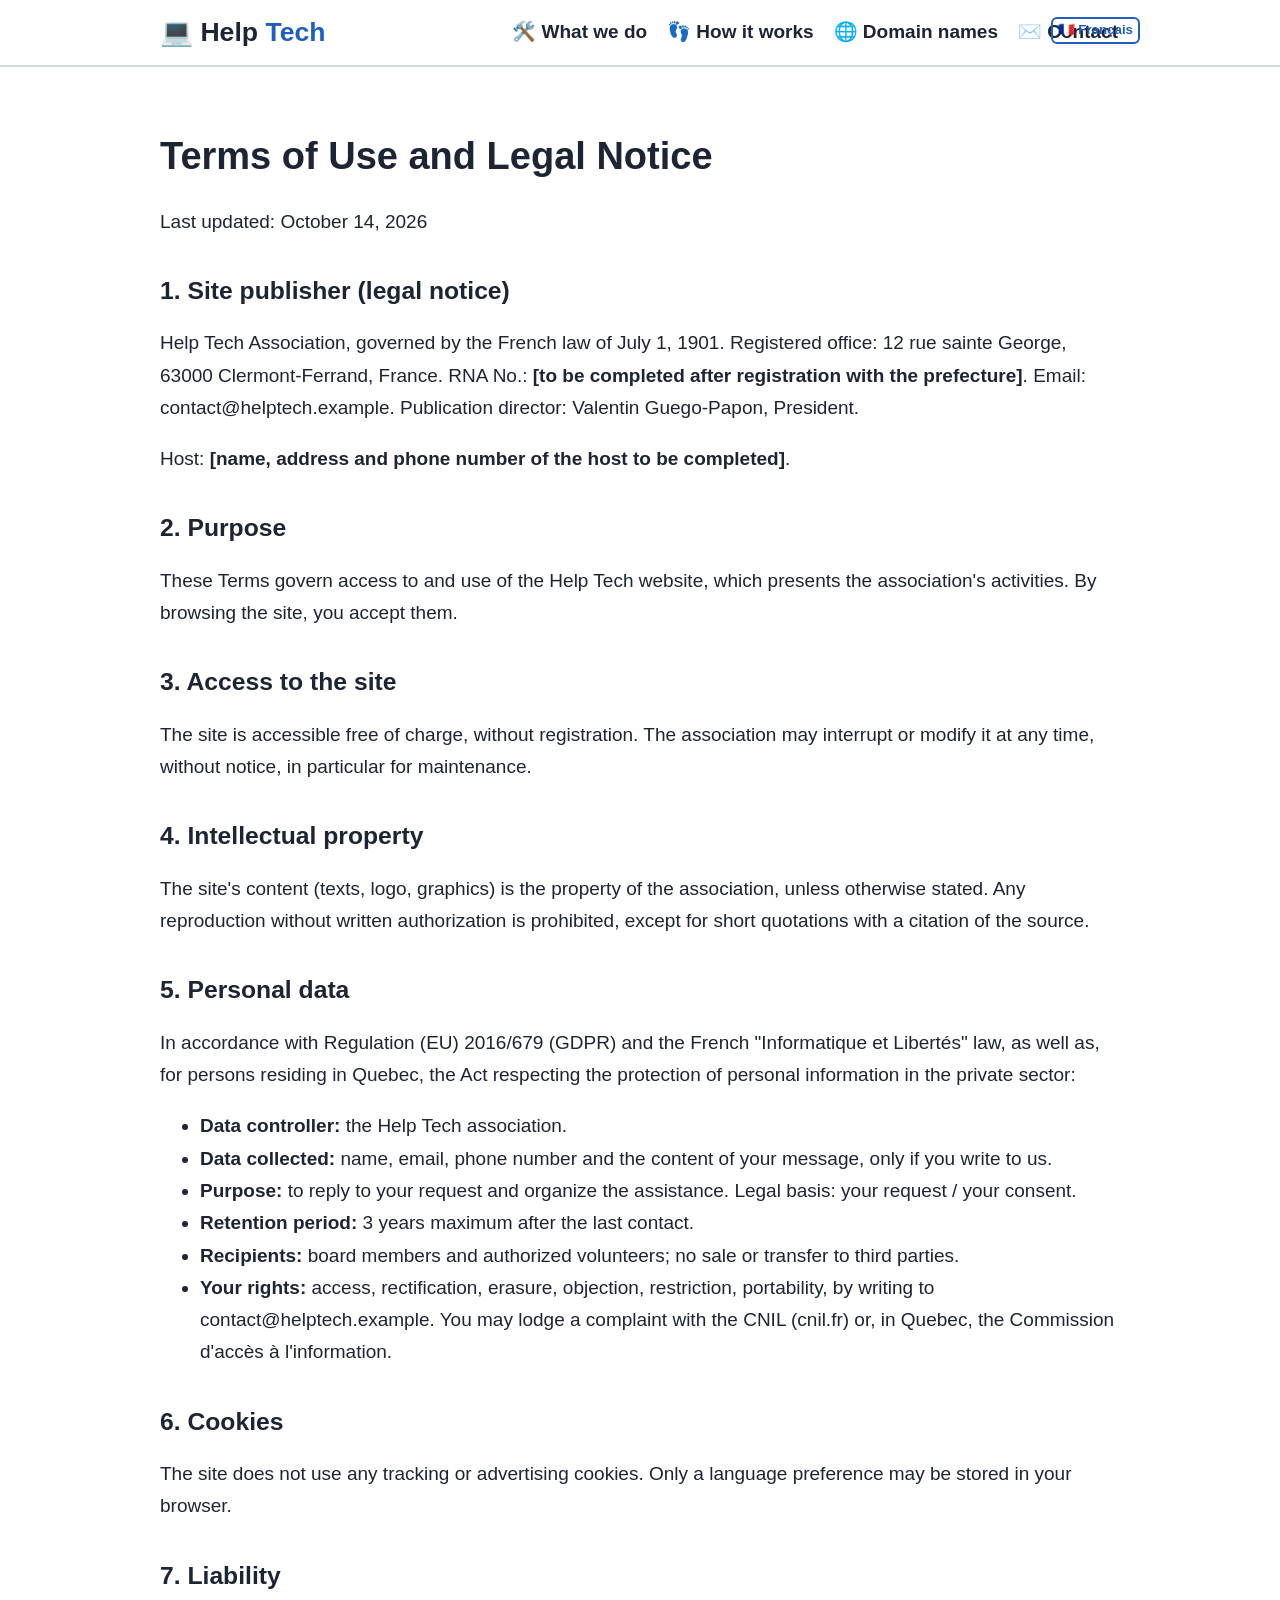
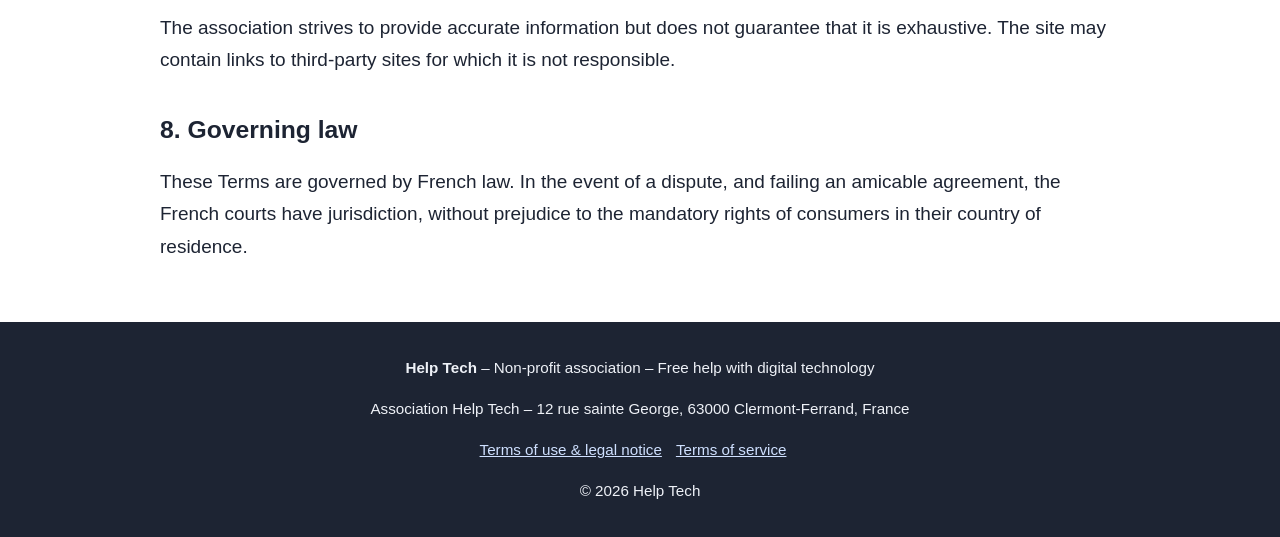
==== cgu-en.html @ 70d0866f "Initial commit" ====
<!doctype html>
<html lang="en">
  <head>
    <meta charset="utf-8" />
    <meta name="viewport" content="width=device-width,initial-scale=1" />
    <title>Terms of Use and Legal Notice – Help Tech</title>
    <link rel="stylesheet" href="style.css" />
  </head>
  <body>
    <main class="doc">
      <div class="w">
        <h1>Terms of Use and Legal Notice</h1>
        <p>Last updated: October 14, 2026</p>
        <h2>1. Site publisher (legal notice)</h2>
        <p>
          Help Tech Association, governed by the French law of July 1, 1901.
          Registered office: 12 rue sainte George, 63000 Clermont-Ferrand,
          France. RNA No.:
          <strong
            >[to be completed after registration with the prefecture]</strong
          >. Email: contact@helptech.example. Publication director: Valentin
          Guego-Papon, President.
        </p>
        <p>
          Host:
          <strong
            >[name, address and phone number of the host to be
            completed]</strong
          >.
        </p>
        <h2>2. Purpose</h2>
        <p>
          These Terms govern access to and use of the Help Tech website, which
          presents the association's activities. By browsing the site, you
          accept them.
        </p>
        <h2>3. Access to the site</h2>
        <p>
          The site is accessible free of charge, without registration. The
          association may interrupt or modify it at any time, without notice, in
          particular for maintenance.
        </p>
        <h2>4. Intellectual property</h2>
        <p>
          The site's content (texts, logo, graphics) is the property of the
          association, unless otherwise stated. Any reproduction without written
          authorization is prohibited, except for short quotations with a
          citation of the source.
        </p>
        <h2 id="donnees">5. Personal data</h2>
        <p>
          In accordance with Regulation (EU) 2016/679 (GDPR) and the French
          "Informatique et Libertés" law, as well as, for persons residing in
          Quebec, the Act respecting the protection of personal information in
          the private sector:
        </p>
        <ul>
          <li><strong>Data controller:</strong> the Help Tech association.</li>
          <li>
            <strong>Data collected:</strong> name, email, phone number and the
            content of your message, only if you write to us.
          </li>
          <li>
            <strong>Purpose:</strong> to reply to your request and organize the
            assistance. Legal basis: your request / your consent.
          </li>
          <li>
            <strong>Retention period:</strong> 3 years maximum after the last
            contact.
          </li>
          <li>
            <strong>Recipients:</strong> board members and authorized
            volunteers; no sale or transfer to third parties.
          </li>
          <li>
            <strong>Your rights:</strong> access, rectification, erasure,
            objection, restriction, portability, by writing to
            contact@helptech.example. You may lodge a complaint with the CNIL
            (cnil.fr) or, in Quebec, the Commission d'accès à l'information.
          </li>
        </ul>
        <h2>6. Cookies</h2>
        <p>
          The site does not use any tracking or advertising cookies. Only a
          language preference may be stored in your browser.
        </p>
        <h2>7. Liability</h2>
        <p>
          The association strives to provide accurate information but does not
          guarantee that it is exhaustive. The site may contain links to
          third-party sites for which it is not responsible.
        </p>
        <h2>8. Governing law</h2>
        <p>
          These Terms are governed by French law. In the event of a dispute, and
          failing an amicable agreement, the French courts have jurisdiction,
          without prejudice to the mandatory rights of consumers in their
          country of residence.
        </p>
      </div>
    </main>
    <script src="script.js"></script>
  </body>
</html>
---- style.css ----
:root {
  --bg: #fff;
  --fg: #1d2433;
  --mut: #51596b;
  --pri: #1f5fbf;
  --pri2: #e8f0fc;
  --acc: #f2a900;
  --card: #f6f8fb;
  --bd: #d5dbe6;
}
@media (prefers-color-scheme: dark) {
  :root {
    --bg: #12161f;
    --fg: #eef1f7;
    --mut: #b3bccd;
    --pri: #7fb0ff;
    --pri2: #1c2740;
    --card: #1a2030;
    --bd: #2d3650;
  }
}
* {
  box-sizing: border-box;
}
html {
  scroll-behavior: smooth;
  font-size: 19px;
}
body {
  margin: 0;
  font-family: Verdana, Arial, sans-serif;
  line-height: 1.7;
  background: var(--bg);
  color: var(--fg);
}
.w {
  max-width: 1000px;
  margin: auto;
  padding: 0 20px;
}
a {
  color: var(--pri);
}
h1,
h2,
h3 {
  line-height: 1.25;
}
h2 {
  font-size: 1.7rem;
  margin-top: 0;
}
header {
  background: var(--bg);
  border-bottom: 2px solid var(--bd);
  position: sticky;
  top: 0;
  z-index: 5;
}
header .w {
  position: relative;
  display: flex;
  flex-wrap: wrap;
  align-items: center;
  gap: 10px 20px;
  padding-top: 10px;
  padding-bottom: 10px;
}
.logo {
  font-weight: 700;
  font-size: 1.4rem;
  text-decoration: none;
  color: var(--fg);
  margin-right: auto;
}
.logo span {
  color: var(--pri);
}
nav {
  display: flex;
  flex-wrap: wrap;
  gap: 6px 16px;
}
nav a {
  color: var(--fg);
  text-decoration: none;
  font-weight: 700;
  padding: 4px 2px;
}
nav a:hover {
  color: var(--pri);
  text-decoration: underline;
}
.lang {
  position: absolute;
  top: 17px;
  right: 0px;
  border: 2px solid var(--pri);
  border-radius: 6px;
  padding: 0 5px;
  font-size: 0.7rem;
  font-weight: 700;
  text-decoration: none;
  white-space: nowrap;
}
.btn {
  display: inline-block;
  background: var(--pri);
  color: #fff;
  padding: 14px 26px;
  border-radius: 10px;
  font-weight: 700;
  text-decoration: none;
  font-size: 1.05rem;
}
[data-theme] .btn,
.btn:hover {
  filter: brightness(1.1);
}
.btn.alt {
  background: transparent;
  color: var(--pri);
  border: 2px solid var(--pri);
}
.hero {
  background: var(--pri2);
  padding: 60px 0;
}
.hero h1 {
  font-size: 2.3rem;
  margin: 0 0 12px;
}
.hero p {
  max-width: 640px;
  font-size: 1.15rem;
}
section {
  padding: 48px 0;
}
section.alt {
  background: var(--card);
}
.grid {
  display: grid;
  grid-template-columns: repeat(auto-fit, minmax(280px, 1fr));
  gap: 20px;
}
.card {
  background: var(--bg);
  border: 2px solid var(--bd);
  border-radius: 14px;
  padding: 22px;
}
.card h3 {
  margin-top: 0;
}
.tag {
  display: inline-block;
  background: var(--acc);
  color: #222;
  font-weight: 700;
  border-radius: 20px;
  padding: 2px 12px;
  font-size: 0.85rem;
}
ol.steps {
  counter-reset: s;
  list-style: none;
  padding: 0;
}
ol.steps li {
  counter-increment: s;
  position: relative;
  padding: 8px 0 8px 56px;
  margin-bottom: 10px;
}
ol.steps li:before {
  content: counter(s);
  position: absolute;
  left: 0;
  top: 6px;
  width: 40px;
  height: 40px;
  border-radius: 50%;
  background: var(--pri);
  color: #fff;
  font-weight: 700;
  display: grid;
  place-items: center;
}
details {
  border: 2px solid var(--bd);
  border-radius: 10px;
  padding: 12px 16px;
  margin-bottom: 10px;
  background: var(--bg);
}
summary {
  cursor: pointer;
  font-weight: 700;
}
footer {
  background: #1d2433;
  color: #eef1f7;
  padding: 18px 0;
  font-size: 0.8rem;
  text-align: center;
}
footer a {
  color: #cfe0ff;
  margin-right: 14px;
}
.doc {
  padding: 40px 0;
}
.doc h2 {
  margin-top: 2rem;
  font-size: 1.3rem;
}
.note {
  background: var(--pri2);
  border-left: 6px solid var(--acc);
  padding: 12px 16px;
  border-radius: 6px;
}
a:focus,
button:focus,
summary:focus {
  outline: 3px solid var(--acc);
  outline-offset: 2px;
}
.lang:focus:not(:focus-visible) {
  outline: none;
}
@media (max-width: 600px) {
  html {
    font-size: 17px;
  }
  .hero h1 {
    font-size: 1.8rem;
  }
}
.hero .w {
  display: grid;
  grid-template-columns: 1.2fr 0.8fr;
  gap: 30px;
  align-items: center;
}
.hero svg {
  width: 100%;
  height: auto;
}
@media (max-width: 760px) {
  .hero .w {
    grid-template-columns: 1fr;
  }
}
.ico {
  font-size: 3rem;
  line-height: 1;
  display: block;
  margin-bottom: 6px;
}
.card {
  transition: transform 0.2s;
}
.card:hover {
  transform: translateY(-4px);
}
.big {
  font-size: 1.2rem;
}
.small-asterisk {
  font-size: 0.8em;
}
.center {
  text-align: center;
}
.pill {
  display: inline-block;
  background: var(--pri2);
  border-radius: 30px;
  padding: 6px 16px;
  margin: 4px 4px 4px 0;
  font-weight: 700;
}
.bubble {
  background: var(--pri2);
  border-radius: 20px 20px 20px 4px;
  padding: 14px 18px;
  display: inline-block;
  margin: 6px 0;
}
.bubble .center {
  display: block;
}
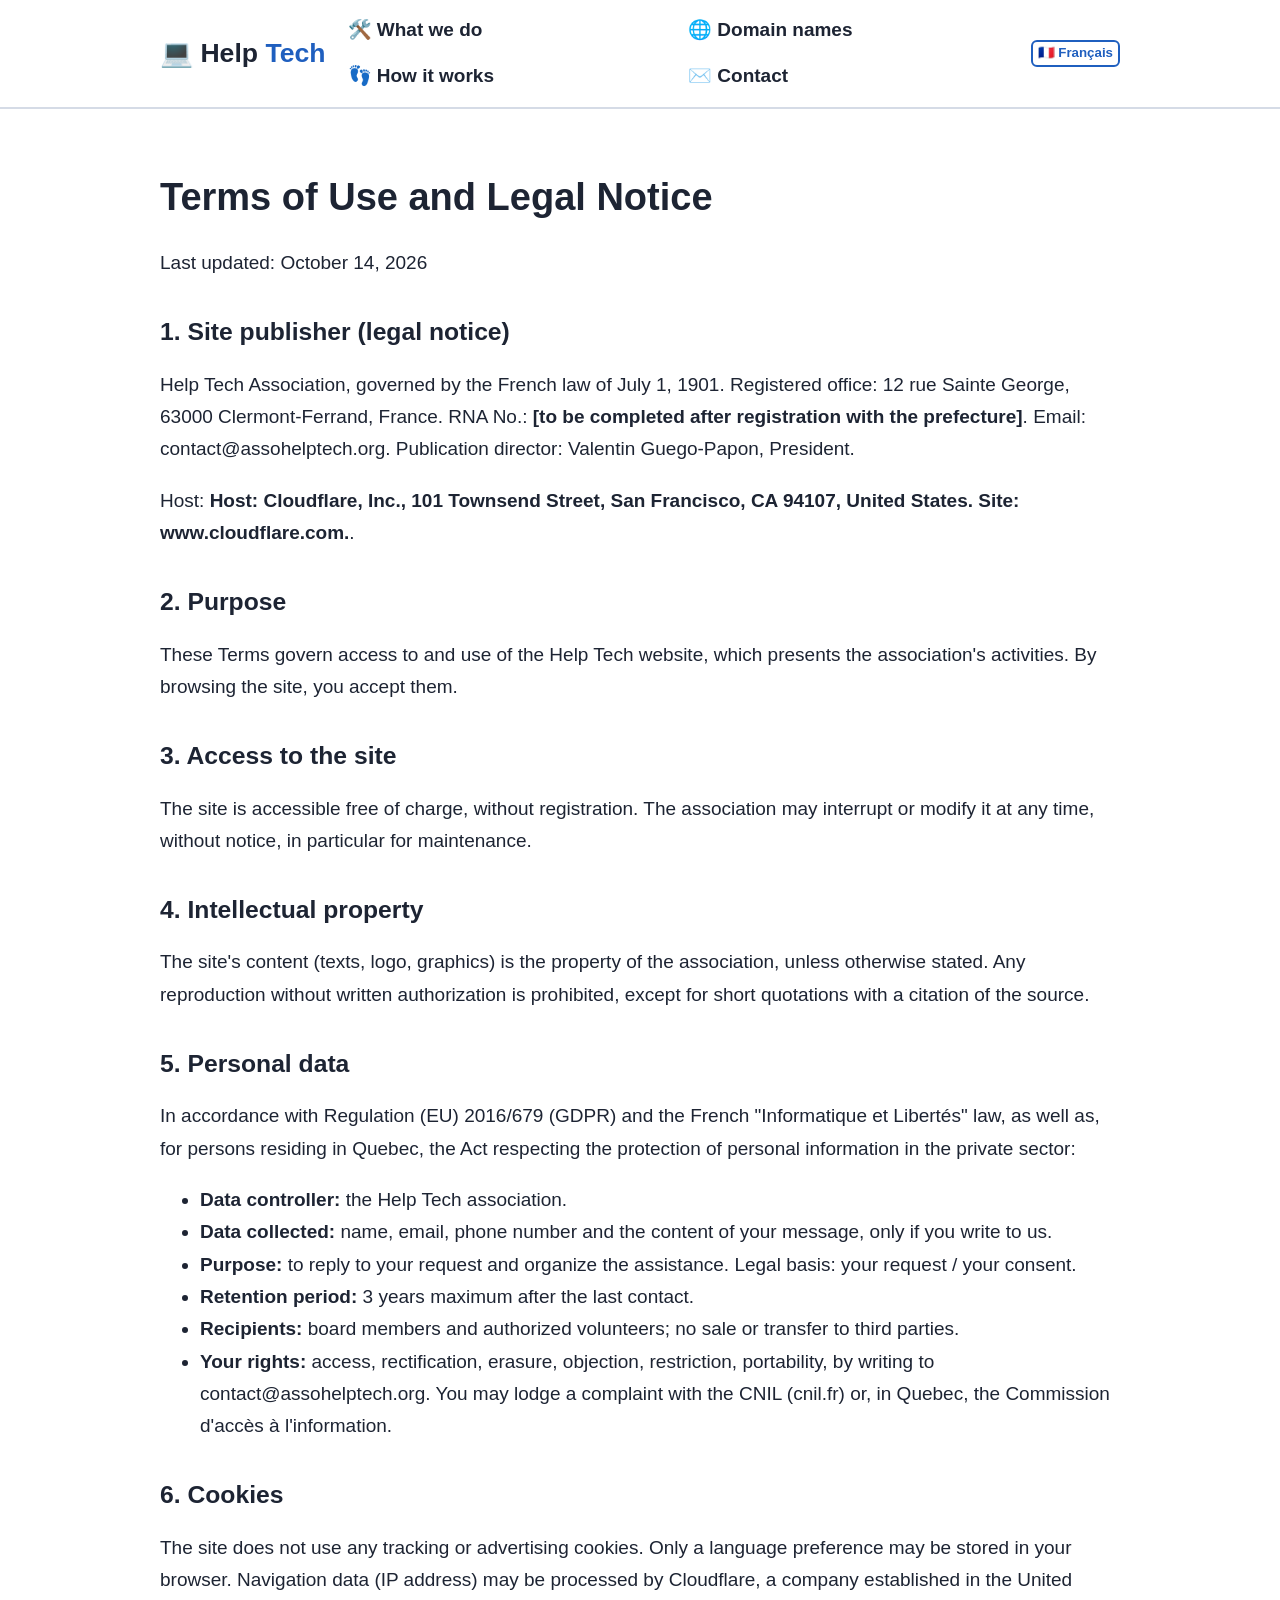
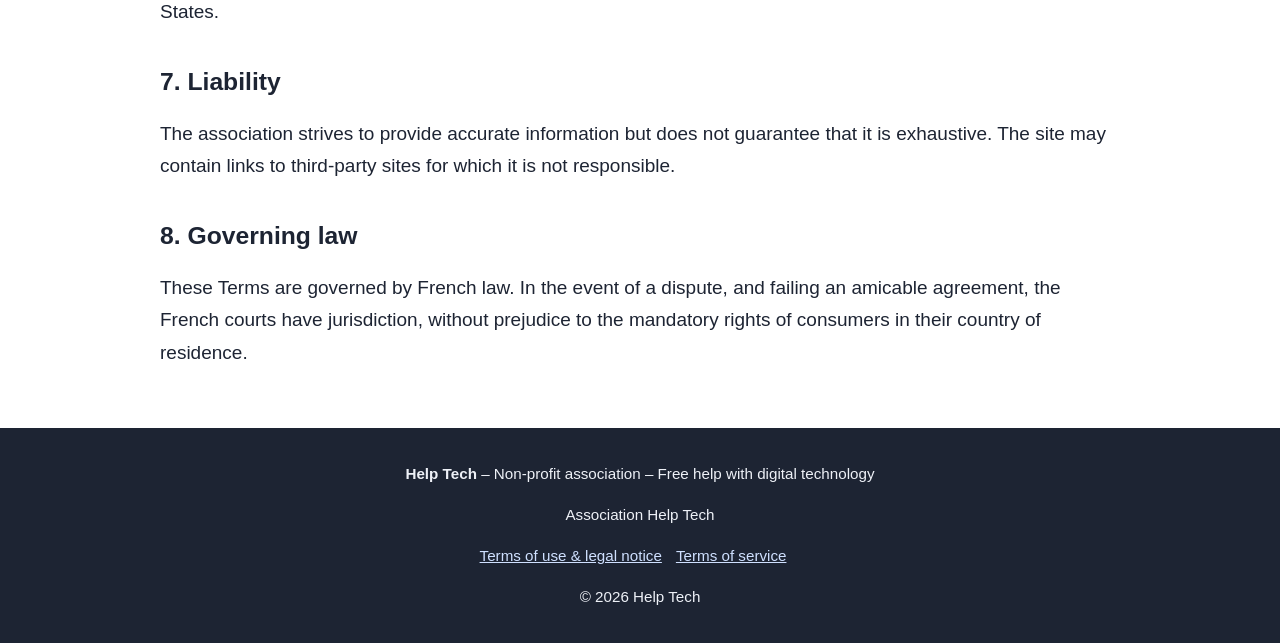
==== commit f3634b87: "mailto" ====
--- a/cgu-en.html
+++ b/cgu-en.html
@@ -14,18 +14,18 @@
         <h2>1. Site publisher (legal notice)</h2>
         <p>
           Help Tech Association, governed by the French law of July 1, 1901.
-          Registered office: 12 rue sainte George, 63000 Clermont-Ferrand,
+          Registered office: 12 rue Sainte George, 63000 Clermont-Ferrand,
           France. RNA No.:
           <strong
             >[to be completed after registration with the prefecture]</strong
-          >. Email: contact@helptech.example. Publication director: Valentin
+          >. Email: contact@assohelptech.org. Publication director: Valentin
           Guego-Papon, President.
         </p>
         <p>
           Host:
           <strong
-            >[name, address and phone number of the host to be
-            completed]</strong
+            >Host: Cloudflare, Inc., 101 Townsend Street, San Francisco, CA
+            94107, United States. Site: www.cloudflare.com.</strong
           >.
         </p>
         <h2>2. Purpose</h2>
@@ -75,14 +75,16 @@
           <li>
             <strong>Your rights:</strong> access, rectification, erasure,
             objection, restriction, portability, by writing to
-            contact@helptech.example. You may lodge a complaint with the CNIL
+            contact@assohelptech.org. You may lodge a complaint with the CNIL
             (cnil.fr) or, in Quebec, the Commission d'accès à l'information.
           </li>
         </ul>
         <h2>6. Cookies</h2>
         <p>
           The site does not use any tracking or advertising cookies. Only a
-          language preference may be stored in your browser.
+          language preference may be stored in your browser. Navigation data (IP
+          address) may be processed by Cloudflare, a company established in the
+          United States.
         </p>
         <h2>7. Liability</h2>
         <p>
--- a/style.css
+++ b/style.css
@@ -58,9 +58,8 @@
   z-index: 5;
 }
 header .w {
-  position: relative;
-  display: flex;
-  flex-wrap: wrap;
+  display: grid;
+  grid-template-columns: auto minmax(0, 1fr) auto;
   align-items: center;
   gap: 10px 20px;
   padding-top: 10px;
@@ -71,14 +70,17 @@
   font-size: 1.4rem;
   text-decoration: none;
   color: var(--fg);
-  margin-right: auto;
 }
 .logo span {
   color: var(--pri);
 }
 nav {
-  display: flex;
-  flex-wrap: wrap;
+  grid-column: 2;
+  display: grid;
+  grid-auto-flow: column;
+  grid-template-columns: repeat(2, minmax(0, 1fr));
+  grid-template-rows: repeat(2, auto);
+  align-items: center;
   gap: 6px 16px;
 }
 nav a {
@@ -92,9 +94,8 @@
   text-decoration: underline;
 }
 .lang {
-  position: absolute;
-  top: 17px;
-  right: 0px;
+  grid-column: 3;
+  justify-self: end;
   border: 2px solid var(--pri);
   border-radius: 6px;
   padding: 0 5px;
@@ -102,6 +103,19 @@
   font-weight: 700;
   text-decoration: none;
   white-space: nowrap;
+}
+@media (max-width: 760px) {
+  header .w {
+    grid-template-columns: minmax(0, 1fr) auto;
+  }
+  nav {
+    grid-column: 1 / -1;
+    grid-row: 2;
+  }
+  .lang {
+    grid-column: 2;
+    grid-row: 1;
+  }
 }
 .btn {
   display: inline-block;
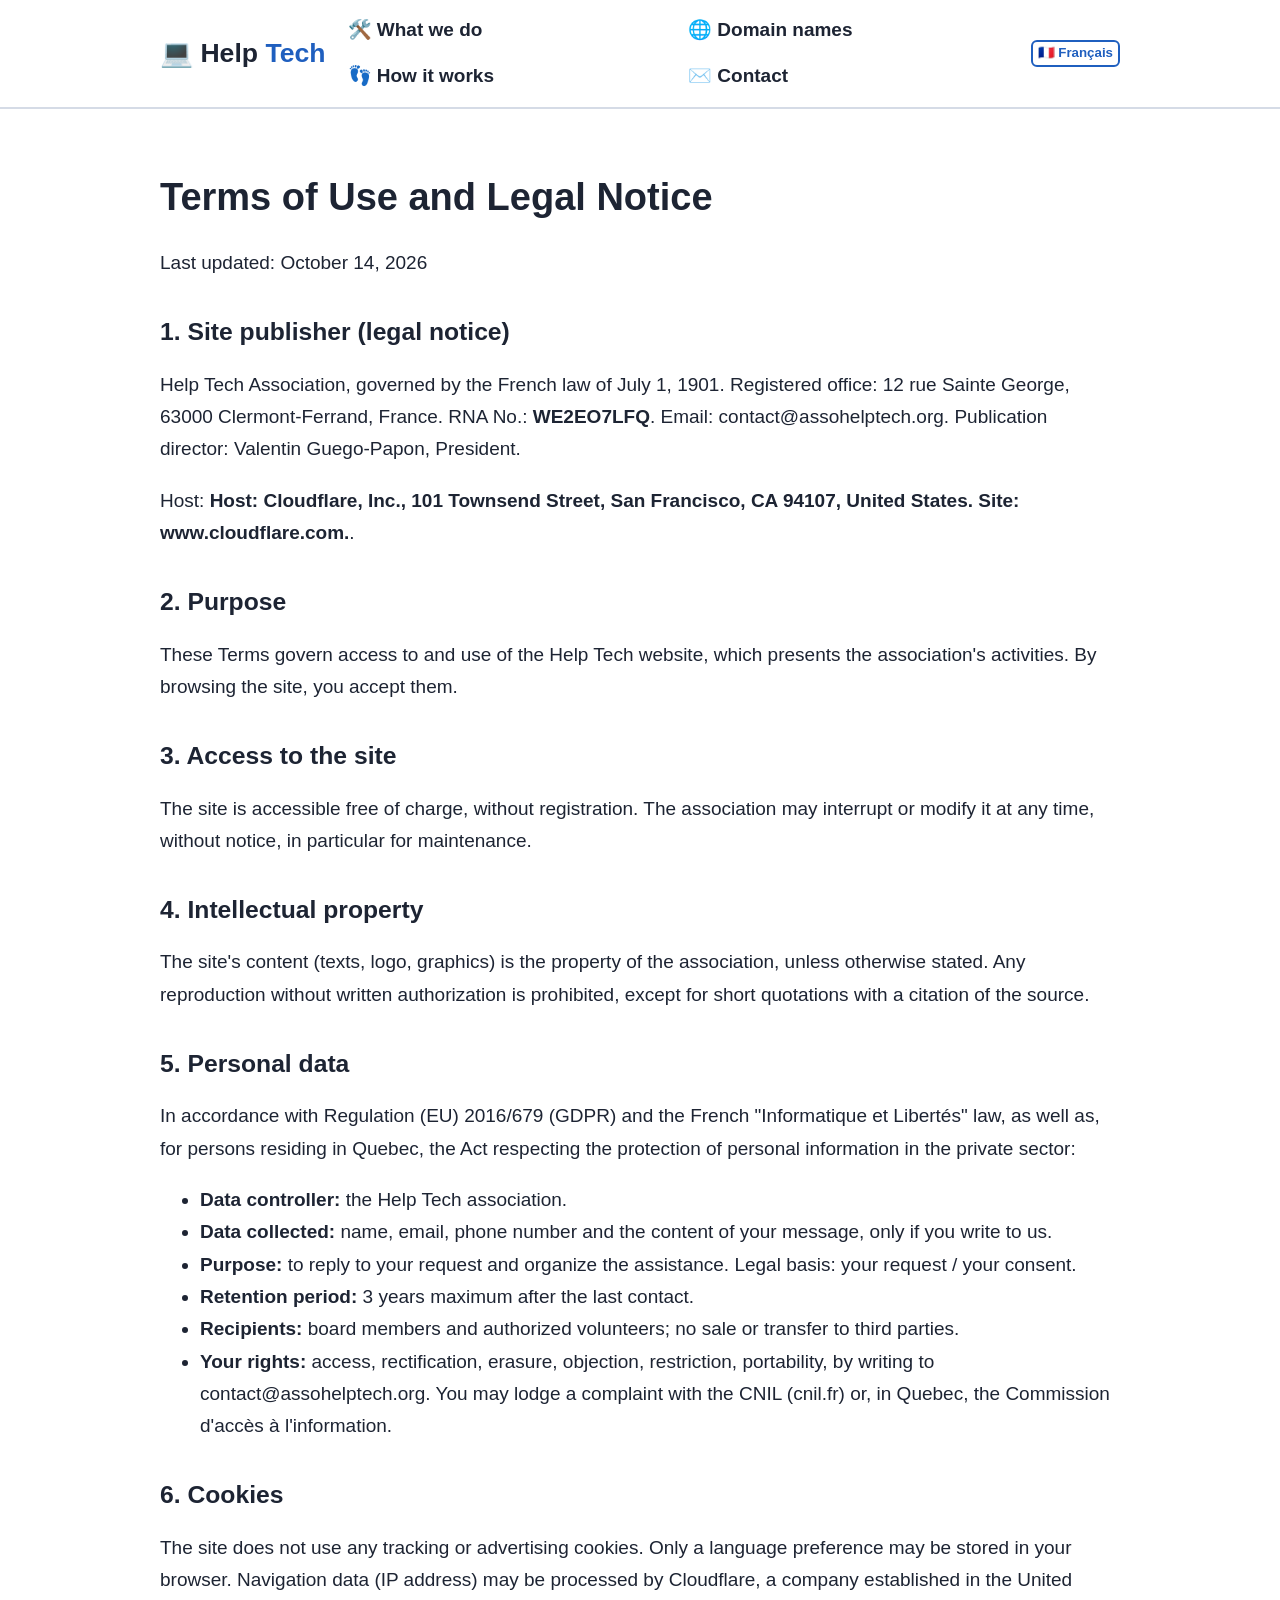
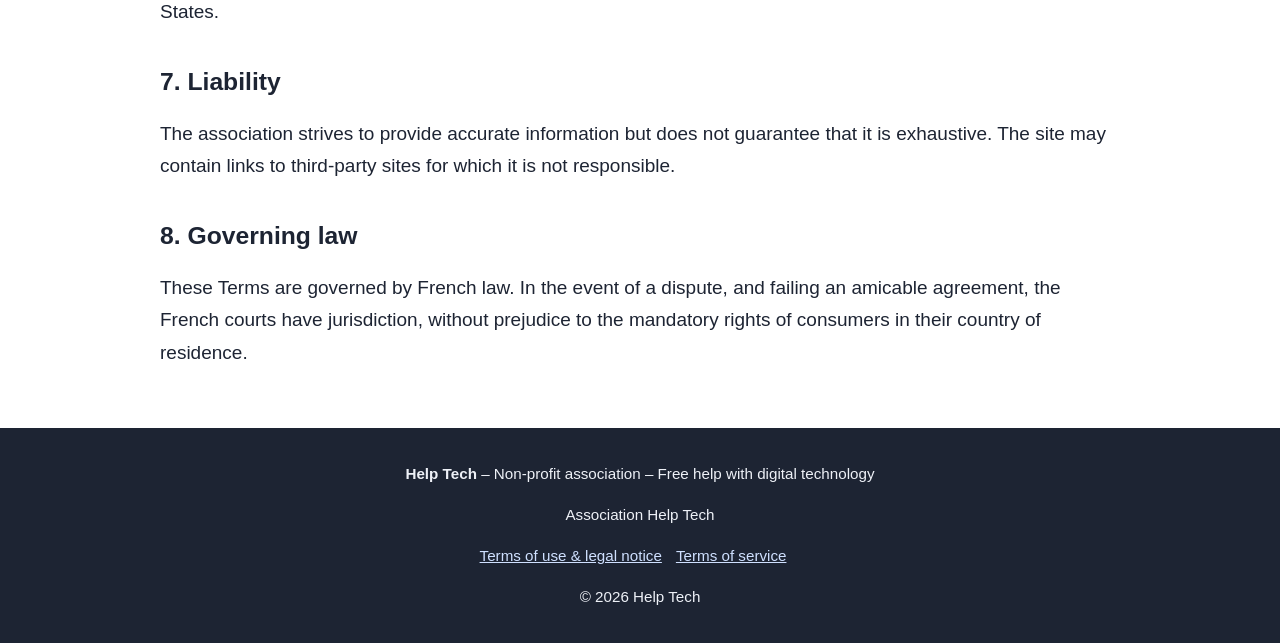
==== commit 0568aa80: "RNA" ====
--- a/cgu-en.html
+++ b/cgu-en.html
@@ -16,10 +16,8 @@
           Help Tech Association, governed by the French law of July 1, 1901.
           Registered office: 12 rue Sainte George, 63000 Clermont-Ferrand,
           France. RNA No.:
-          <strong
-            >[to be completed after registration with the prefecture]</strong
-          >. Email: contact@assohelptech.org. Publication director: Valentin
-          Guego-Papon, President.
+          <strong>WE2EO7LFQ</strong>. Email: contact@assohelptech.org.
+          Publication director: Valentin Guego-Papon, President.
         </p>
         <p>
           Host:
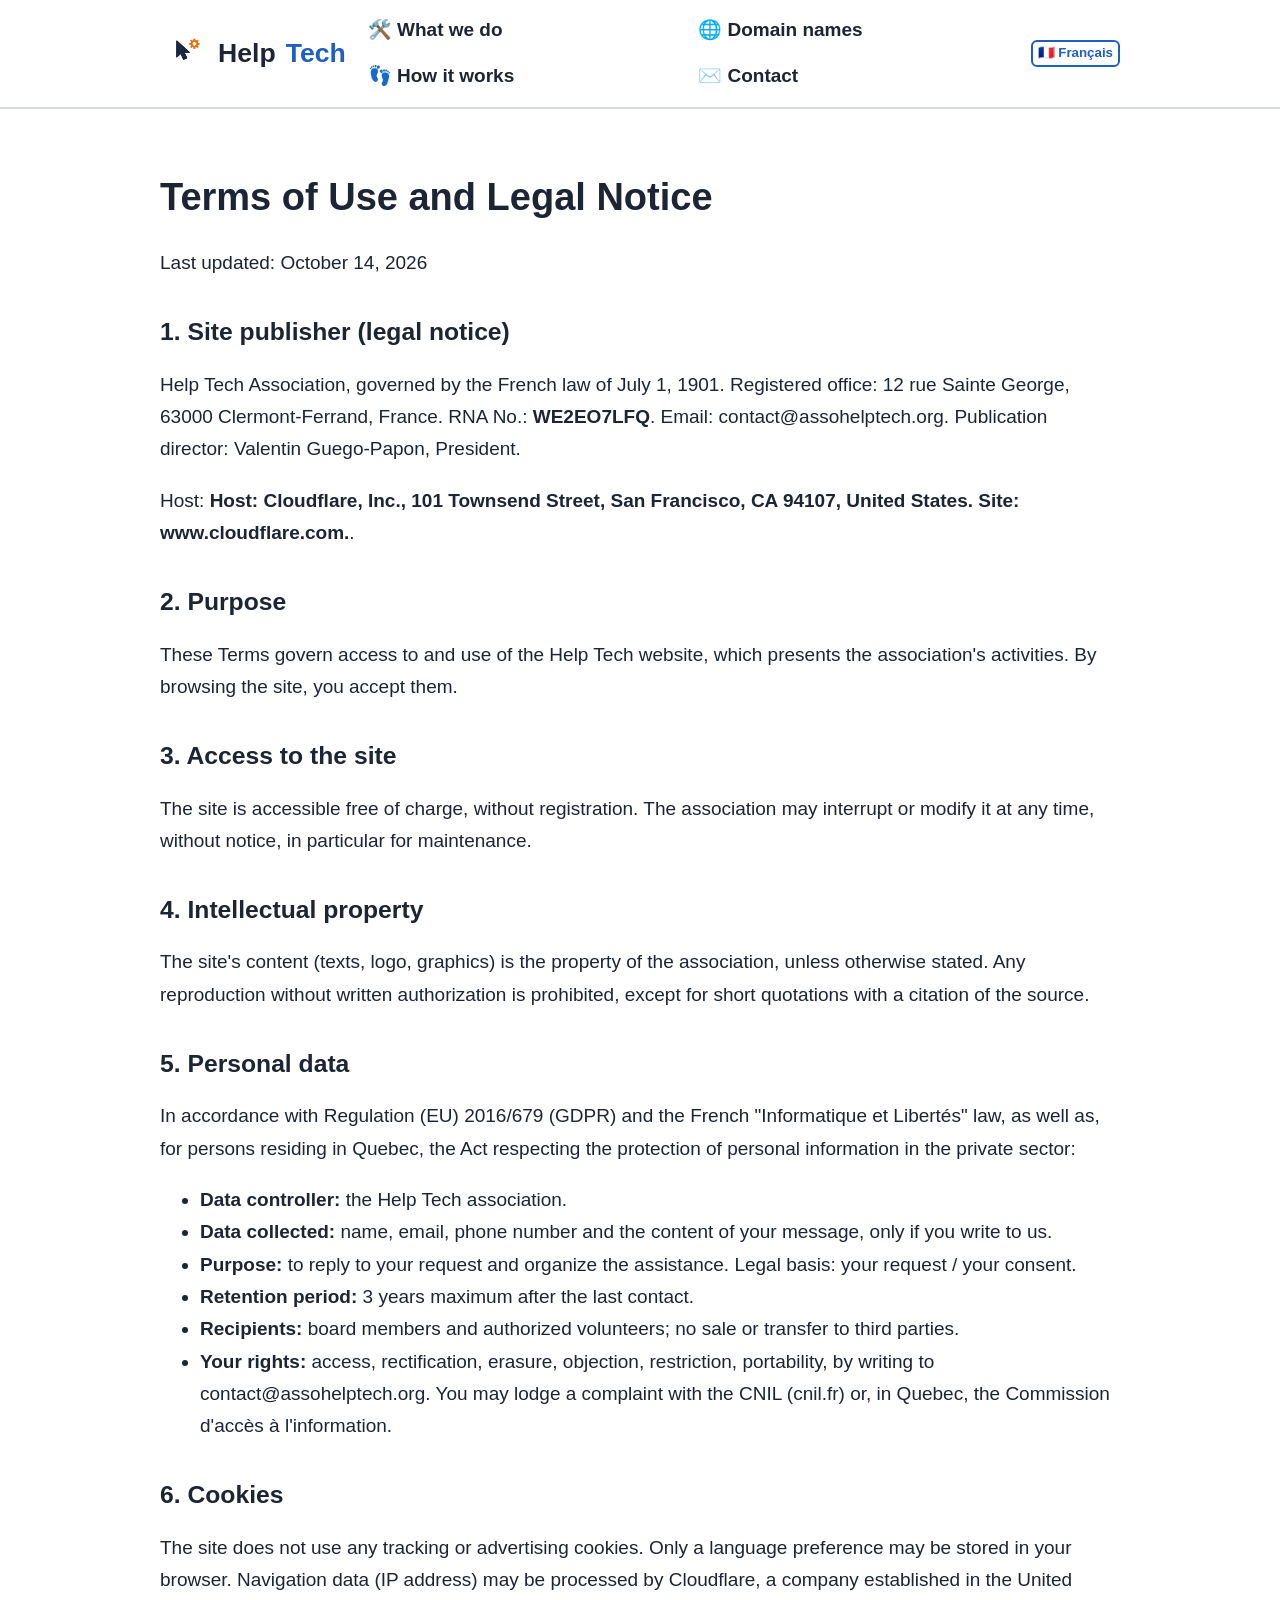
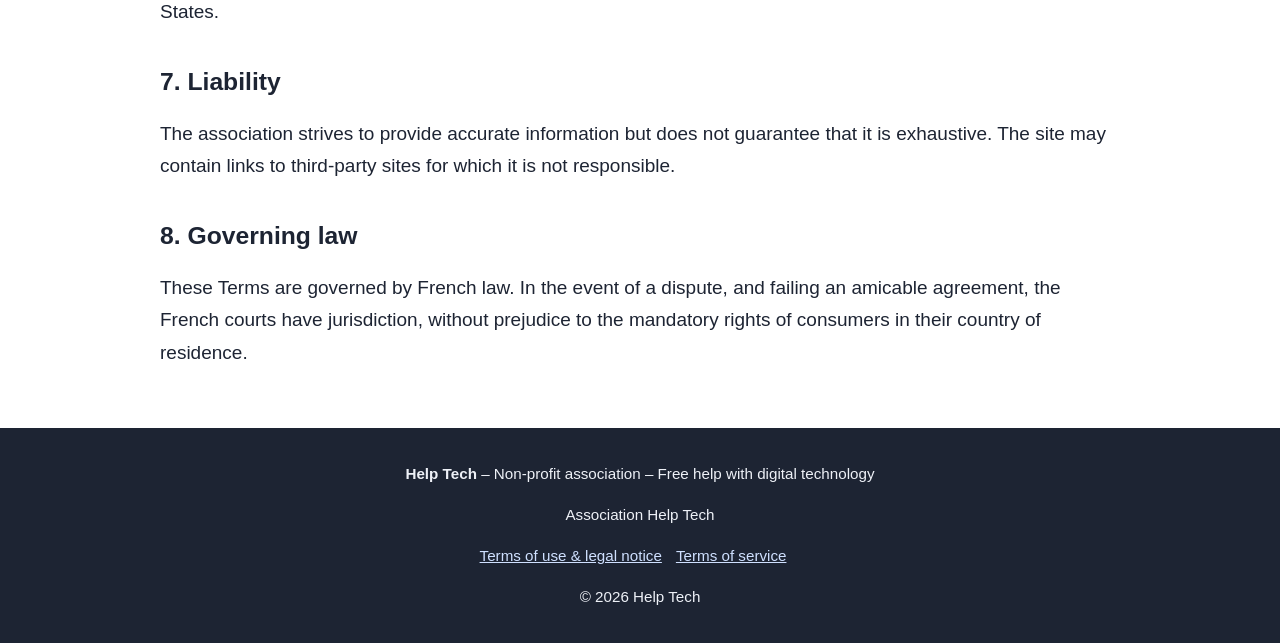
==== commit fbba9871: "logo" ====
--- a/cgu-en.html
+++ b/cgu-en.html
@@ -4,6 +4,7 @@
     <meta charset="utf-8" />
     <meta name="viewport" content="width=device-width,initial-scale=1" />
     <title>Terms of Use and Legal Notice – Help Tech</title>
+    <link rel="icon" type="image/png" href="Logo%20principal-selection.png" />
     <link rel="stylesheet" href="style.css" />
   </head>
   <body>
--- a/style.css
+++ b/style.css
@@ -66,10 +66,18 @@
   padding-bottom: 10px;
 }
 .logo {
+  display: inline-flex;
+  align-items: center;
+  gap: 10px;
   font-weight: 700;
   font-size: 1.4rem;
   text-decoration: none;
   color: var(--fg);
+}
+.logo img {
+  width: 48px;
+  height: 48px;
+  object-fit: contain;
 }
 .logo span {
   color: var(--pri);
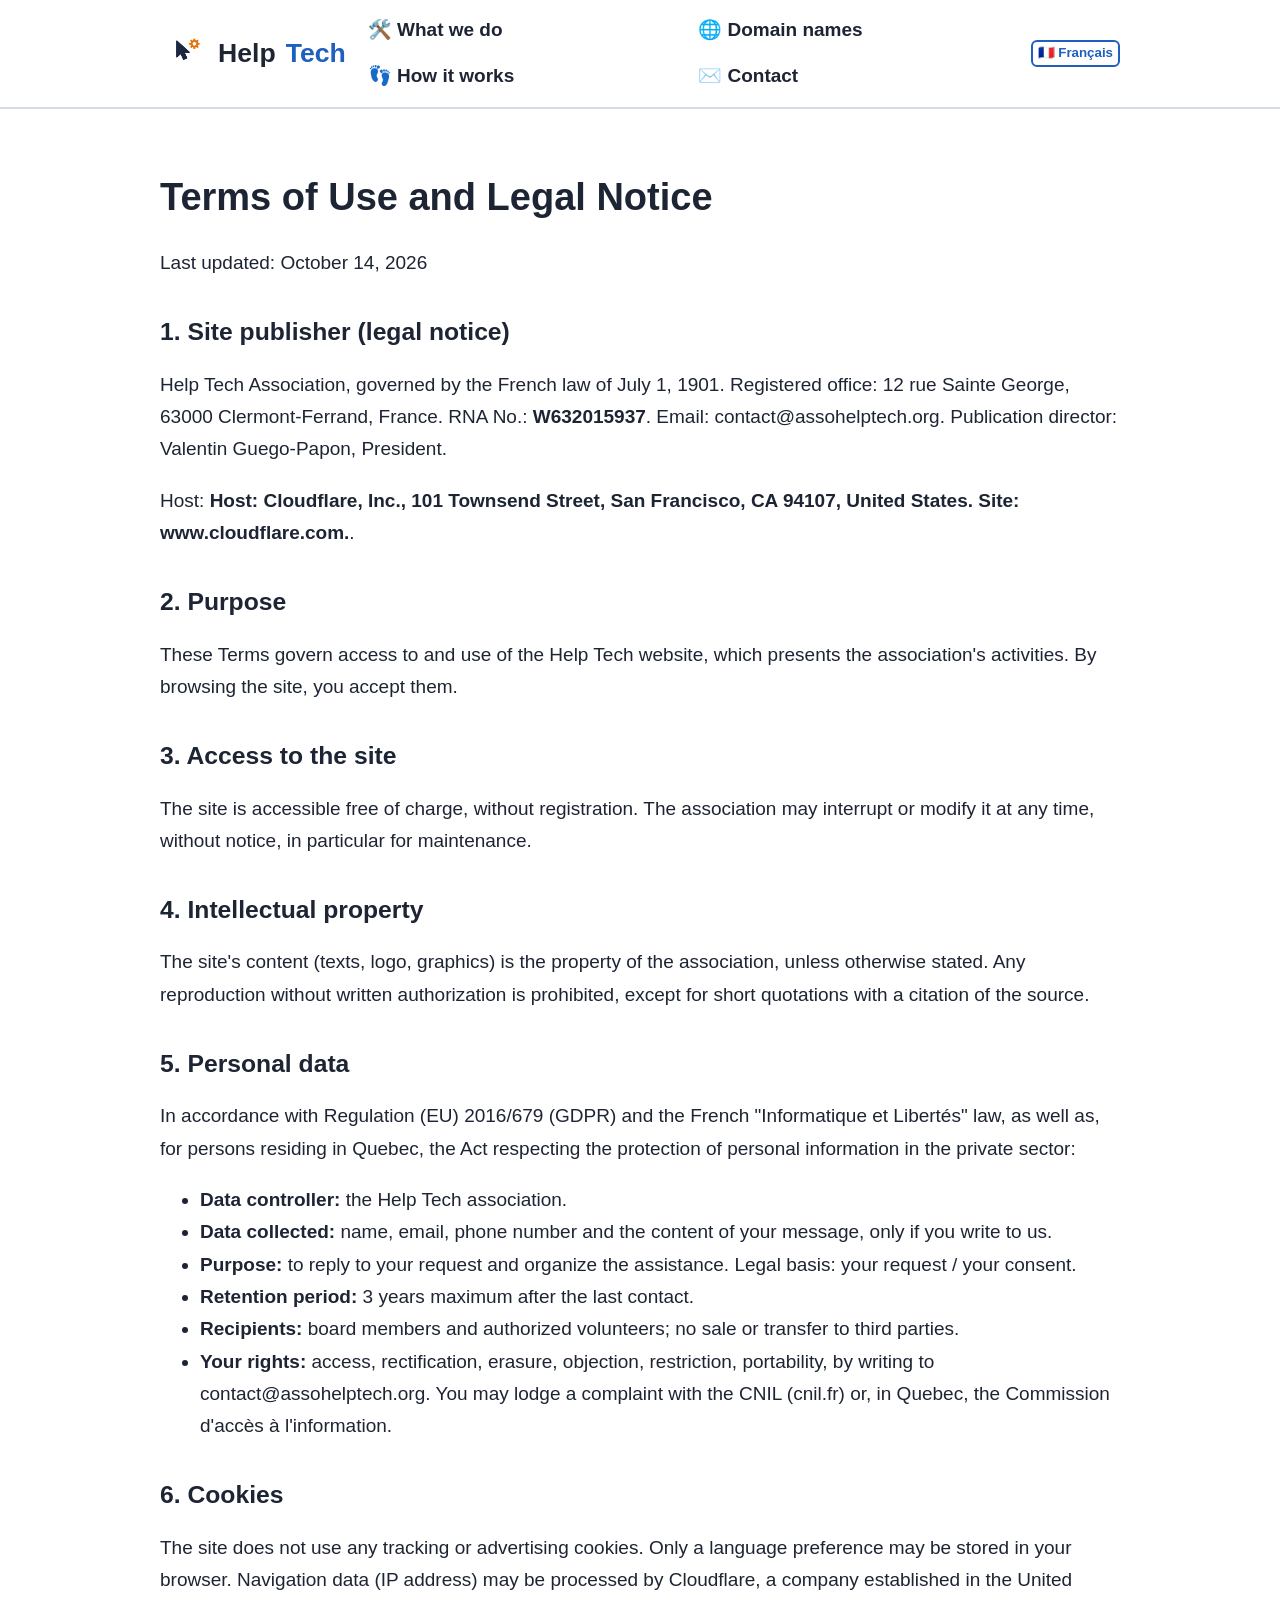
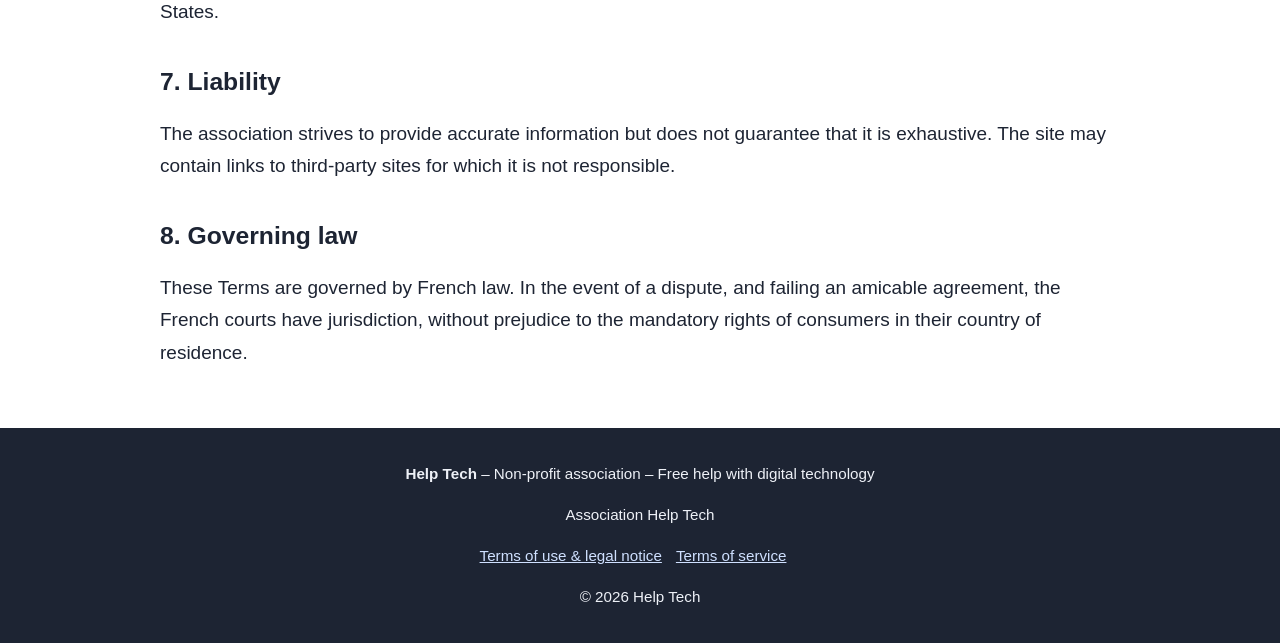
==== commit cedbe849: "RNA" ====
--- a/cgu-en.html
+++ b/cgu-en.html
@@ -17,7 +17,7 @@
           Help Tech Association, governed by the French law of July 1, 1901.
           Registered office: 12 rue Sainte George, 63000 Clermont-Ferrand,
           France. RNA No.:
-          <strong>WE2EO7LFQ</strong>. Email: contact@assohelptech.org.
+          <strong>W632015937</strong>. Email: contact@assohelptech.org.
           Publication director: Valentin Guego-Papon, President.
         </p>
         <p>
--- a/style.css
+++ b/style.css
@@ -316,3 +316,118 @@
 .bubble .center {
   display: block;
 }
+
+.contact-form {
+  --f-bg: #ffffff; /* form background */
+  --f-field: #f0f1f3; /* field background */
+  --f-bd: #c4c9d1; /* field border */
+
+  max-width: 640px;
+  margin: 0 auto;
+  display: grid;
+  gap: 20px;
+  background: var(--f-bg);
+  box-shadow: 0 4px 18px rgba(0, 0, 0, 0.12);
+}
+@media (prefers-color-scheme: dark) {
+  .contact-form {
+    --f-bg: #2a2d33;
+    --f-field: #3a3e46;
+    --f-bd: #5b616d;
+    box-shadow: 0 4px 18px rgba(0, 0, 0, 0.5);
+  }
+}
+
+.field {
+  display: grid;
+  gap: 6px;
+}
+.field label {
+  font-weight: 700;
+}
+
+.contact-form input[type="text"],
+.contact-form input[type="email"],
+.contact-form textarea {
+  width: 100%;
+  max-width: 100%;
+  padding: 12px 14px;
+  font: inherit;
+  color: var(--fg);
+  background: var(--f-field);
+  border: 2px solid var(--f-bd);
+  border-radius: 10px;
+}
+.contact-form textarea {
+  resize: vertical;
+}
+
+.contact-form input:focus,
+.contact-form textarea:focus {
+  outline: 3px solid var(--acc);
+  outline-offset: 2px;
+  border-color: var(--pri);
+}
+
+fieldset.topic {
+  border: 0;
+  margin: 0;
+  padding: 0;
+  display: grid;
+  gap: 10px;
+}
+fieldset.topic legend {
+  font-weight: 700;
+  margin-bottom: 8px;
+  padding: 0;
+}
+fieldset.topic label {
+  display: flex;
+  gap: 12px;
+  align-items: center;
+  padding: 12px 14px;
+  background: var(--f-field);
+  border: 2px solid var(--f-bd);
+  border-radius: 10px;
+  cursor: pointer;
+}
+fieldset.topic input {
+  width: 1.3rem;
+  height: 1.3rem;
+  accent-color: var(--pri);
+}
+
+.consent {
+  display: flex;
+  gap: 12px;
+  align-items: flex-start;
+  color: var(--mut);
+}
+.consent input {
+  width: 1.4rem;
+  height: 1.4rem;
+  flex-shrink: 0;
+  accent-color: var(--pri);
+}
+
+button.btn {
+  border: 0;
+  font: inherit;
+  font-weight: 700;
+  font-size: 1.05rem;
+  cursor: pointer;
+  justify-self: end;
+}
+.hp {
+  position: absolute;
+  left: -9999px;
+}
+
+@media (prefers-color-scheme: dark) {
+  .btn {
+    color: #12161f;
+  }
+  .btn.alt {
+    color: var(--pri);
+  }
+}
